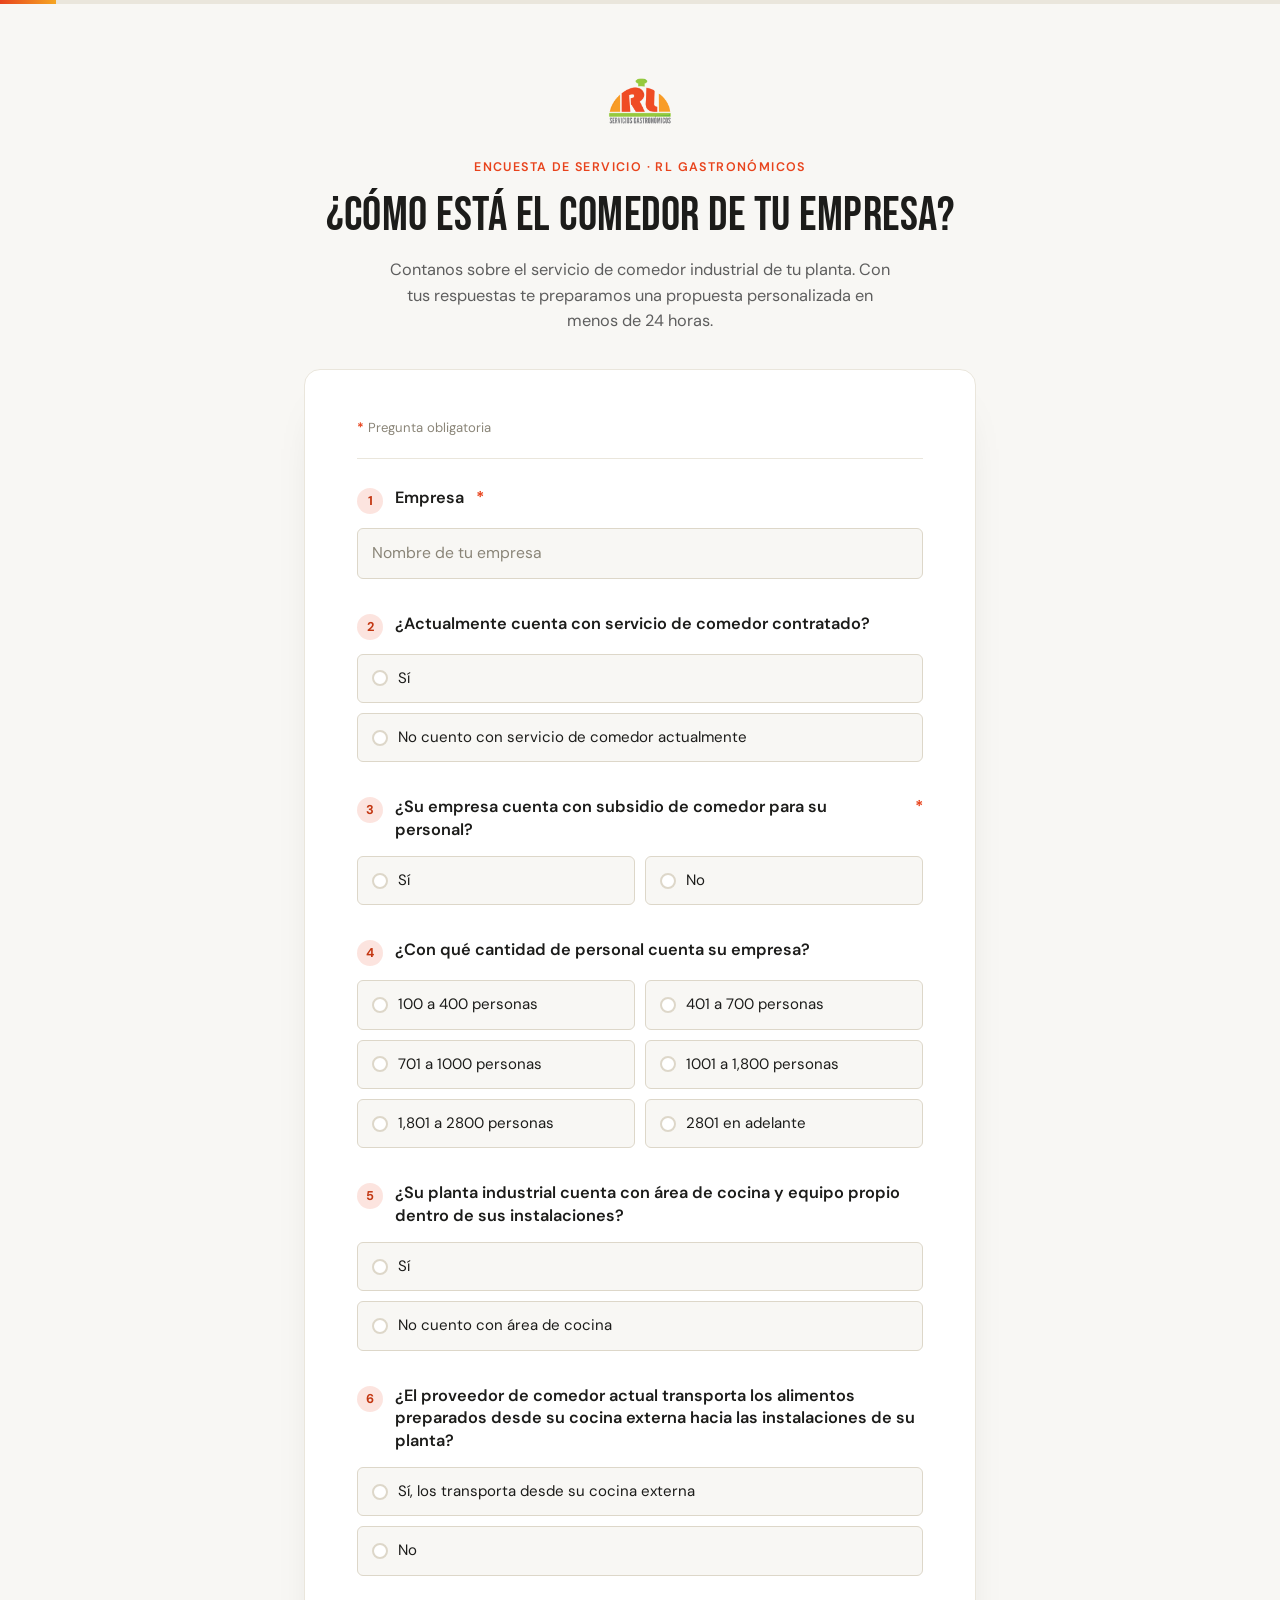
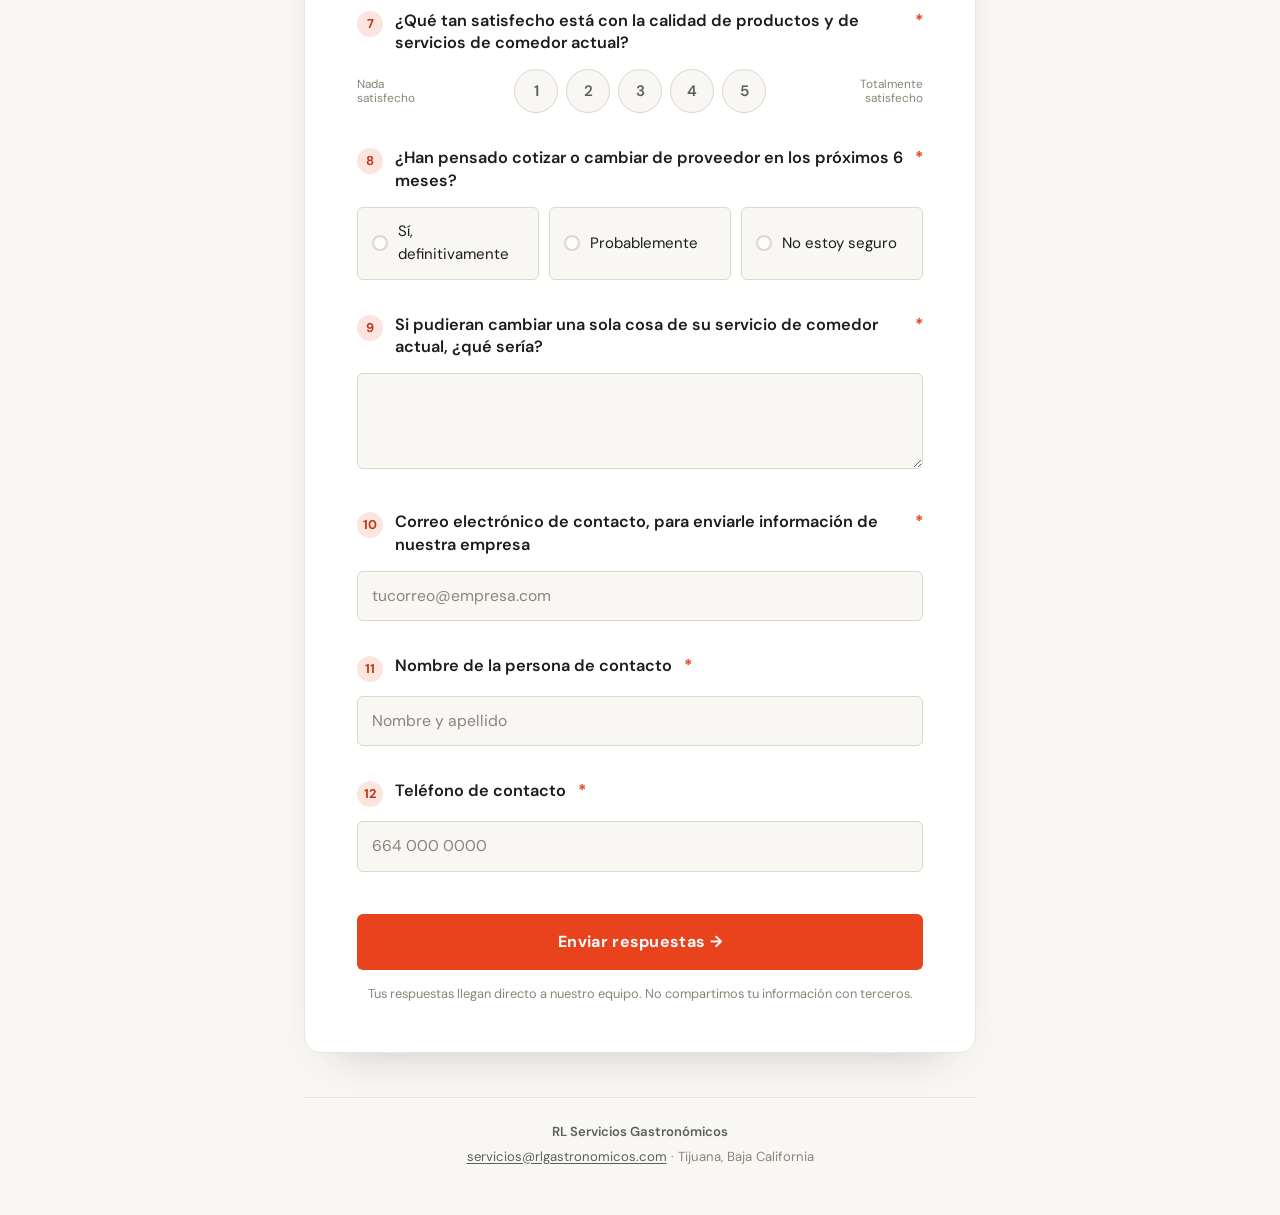
==== encuesta.html @ d2ff6ed1 "Add files via upload" ====
<!DOCTYPE html>
<html lang="es">
<head>
<meta charset="UTF-8">
<meta name="viewport" content="width=device-width, initial-scale=1.0">
<title>Encuesta RL Gastronómicos</title>
<meta name="description" content="Formulario de encuesta sobre el servicio de comedor industrial, para empresas clientas de RL Gastronómicos en Tijuana.">
<link rel="preconnect" href="https://fonts.googleapis.com">
<link rel="preconnect" href="https://fonts.gstatic.com" crossorigin>
<link href="https://fonts.googleapis.com/css2?family=Bebas+Neue&family=DM+Sans:wght@400;500;600;700&display=swap" rel="stylesheet">
<style>
  /* ============ Tokens — extraídos de rlgastronomicos.com ============ */
  :root{
    --ink:#1c1c1a;
    --muted:#5e5e5e;
    --muted-2:#8a8578;
    --accent:#e8431c;
    --accent-dark:#c33712;
    --leaf:#7dc242;
    --leaf-dark:#5a9930;
    --amber:#f5a623;
    --bg:#f8f7f4;
    --paper:#ffffff;
    --line:#eae6dc;
    --line-strong:#ddd7c9;
    --focus-ring:rgba(232,67,28,0.35);
    --danger:#c0392b;
    --ok:#4f8a2e;
    --radius-s:6px;
    --radius-m:10px;
    --radius-l:16px;
    --maxw:720px;
  }
  /* Paleta única y fija (igual que rlgastronomicos.com): esta página no
     cambia con el modo oscuro del sistema, para que el color coincida
     siempre con el sitio real, sea cual sea el tema del visitante. */

  *{box-sizing:border-box;}
  html{color-scheme:light;}
  html{-webkit-text-size-adjust:100%;}
  body{
    margin:0;
    background:var(--bg);
    color:var(--ink);
    font-family:"DM Sans", "Segoe UI", Arial, sans-serif;
    line-height:1.55;
    -webkit-font-smoothing:antialiased;
  }
  img{max-width:100%;display:block;}
  h1,h2{font-family:"Bebas Neue", "Segoe UI", Arial, sans-serif; font-weight:400;}
  ::selection{background:var(--accent); color:#fff;}
  :focus-visible{outline:2px solid var(--accent); outline-offset:2px;}

  /* progress bar — refleja avance real dentro del formulario */
  .progress-track{
    position:fixed; top:0; left:0; right:0; height:4px;
    background:var(--line); z-index:100;
  }
  .progress-fill{
    height:100%; width:0%;
    background:linear-gradient(90deg, var(--accent), var(--amber));
    transition:width .15s ease-out;
  }

  .page{max-width:var(--maxw); margin:0 auto; padding:56px 20px 40px;}

  .intro{text-align:center; margin-bottom:36px;}
  .logo{width:76px; height:76px; margin:0 auto 18px; object-fit:contain;}
  .eyebrow{
    margin:0 0 14px; font-size:0.78rem; font-weight:600; letter-spacing:1.4px;
    text-transform:uppercase; color:var(--accent);
  }
  h1{
    margin:0 0 16px; font-size:clamp(2.1rem, 6vw, 3rem); line-height:1.04;
    letter-spacing:0.5px; color:var(--ink); text-wrap:balance;
  }
  .lead{
    margin:0 auto; max-width:46ch; color:var(--muted); font-size:1.02rem;
  }

  .card{
    background:var(--paper); border:1px solid var(--line); border-radius:var(--radius-l);
    padding:36px 30px; box-shadow:0 24px 48px -32px rgba(28,28,26,0.28);
  }
  @media (min-width:640px){
    .card{padding:48px 52px;}
    .page{padding:64px 24px 48px;}
  }
  .required-note{
    margin:0 0 28px; font-size:0.82rem; color:var(--muted-2);
    padding-bottom:20px; border-bottom:1px solid var(--line);
  }
  .req{color:var(--accent); font-weight:700;}

  .q{margin:0 0 34px; padding:0; border:0;}
  .qlabel{
    display:flex; align-items:flex-start; gap:12px; margin:0 0 14px; padding:0;
    font-size:1.02rem; font-weight:600; color:var(--ink); line-height:1.4;
  }
  .qnum{
    flex:none; width:26px; height:26px; border-radius:50%;
    background:color-mix(in srgb, var(--accent) 14%, transparent);
    color:var(--accent-dark); font-size:0.8rem; font-weight:700;
    display:flex; align-items:center; justify-content:center;
    font-variant-numeric:tabular-nums; margin-top:1px;
  }

  input[type="text"], input[type="email"], input[type="tel"], textarea{
    width:100%; font:inherit; font-size:0.98rem; color:var(--ink);
    background:var(--bg); border:1px solid var(--line-strong); border-radius:var(--radius-s);
    padding:12px 14px; appearance:none; -webkit-appearance:none;
  }
  input[type="text"]:focus, input[type="email"]:focus, input[type="tel"]:focus, textarea:focus{
    outline:none; border-color:var(--accent); background:var(--paper);
    box-shadow:0 0 0 4px var(--focus-ring);
  }
  textarea{resize:vertical; min-height:96px; font-family:inherit;}
  ::placeholder{color:var(--muted-2); opacity:1;}

  /* pills */
  .pills{display:flex; flex-direction:column; gap:10px;}
  .pills.grid-2{display:grid; grid-template-columns:1fr 1fr; gap:10px;}
  .pills.grid-3{display:grid; grid-template-columns:repeat(3,1fr); gap:10px;}
  .pill{
    position:relative; display:flex; align-items:center; gap:10px;
    padding:12px 14px; border:1px solid var(--line-strong); border-radius:var(--radius-s);
    background:var(--bg); cursor:pointer; font-size:0.94rem; color:var(--ink);
    transition:border-color .12s ease, background .12s ease;
  }
  .pill:hover{border-color:var(--accent);}
  .pill input{position:absolute; opacity:0; inset:0; width:100%; height:100%; margin:0; cursor:pointer;}
  .pill .dot{
    flex:none; width:16px; height:16px; border-radius:50%; border:2px solid var(--line-strong);
    background:var(--paper); position:relative;
  }
  .pill input:checked ~ .dot{border-color:var(--accent);}
  .pill input:checked ~ .dot::after{
    content:""; position:absolute; inset:3px; border-radius:50%; background:var(--accent);
  }
  .pill input:checked ~ span.txt{color:var(--ink); font-weight:600;}
  .pill:has(input:checked){border-color:var(--accent); background:color-mix(in srgb, var(--accent) 6%, var(--bg));}
  .pill input:focus-visible ~ .dot{outline:2px solid var(--accent); outline-offset:2px;}

  /* satisfaction scale */
  .scale{display:flex; align-items:center; gap:10px;}
  .scale-end{flex:none; width:78px; font-size:0.74rem; color:var(--muted-2); line-height:1.25;}
  .scale-end.right{text-align:right;}
  .scale-opts{display:flex; gap:8px; flex:1; justify-content:center;}
  .scale-opt{
    position:relative; width:44px; height:44px; border-radius:50%;
    border:1px solid var(--line-strong); background:var(--bg);
    display:flex; align-items:center; justify-content:center;
    font-size:0.95rem; font-weight:600; color:var(--muted); cursor:pointer;
    font-variant-numeric:tabular-nums;
  }
  .scale-opt input{position:absolute; opacity:0; inset:0; width:100%; height:100%; margin:0; cursor:pointer;}
  .scale-opt:has(input:checked){
    border-color:var(--accent); background:var(--accent); color:#fff;
  }
  .scale-opt input:focus-visible{outline:2px solid var(--accent); outline-offset:3px;}

  button[type="submit"]{
    width:100%; margin-top:8px; padding:16px; border:0; border-radius:var(--radius-s);
    background:var(--accent); color:#fff; font:inherit; font-size:1rem; font-weight:700;
    letter-spacing:0.3px; cursor:pointer; transition:background .12s ease;
  }
  button[type="submit"]:hover{background:var(--accent-dark);}
  button[type="submit"]:disabled{opacity:0.6; cursor:not-allowed;}
  .form-note{margin:14px 0 0; text-align:center; font-size:0.8rem; color:var(--muted-2);}

  .honey{position:absolute !important; left:-9999px !important; top:-9999px !important; height:0; width:0;}

  #formSuccess, #formError{
    border-radius:var(--radius-l); padding:30px; text-align:center; font-size:0.98rem;
  }
  #formSuccess{background:color-mix(in srgb, var(--leaf) 14%, var(--paper)); border:1px solid var(--leaf); color:var(--ok);}
  #formSuccess strong{display:block; font-size:1.15rem; margin-bottom:6px; color:var(--ink);}
  #formError{background:color-mix(in srgb, var(--danger) 10%, var(--paper)); border:1px solid var(--danger); color:var(--danger); margin-top:16px;}

  footer{
    max-width:var(--maxw); margin:44px auto 0; padding:24px 20px 0;
    border-top:1px solid var(--line); text-align:center;
    color:var(--muted-2); font-size:0.82rem;
  }
  footer .fname{color:var(--muted); font-weight:600; margin-bottom:4px;}
  footer a{color:var(--muted); text-decoration:underline; text-underline-offset:2px;}

  @media (max-width:520px){
    .card{padding:26px 18px;}
    .pills.grid-2, .pills.grid-3{grid-template-columns:1fr;}
    .scale-end{width:56px;}
    .scale-opt{width:38px; height:38px; font-size:0.85rem;}
  }

  @media (prefers-reduced-motion:reduce){
    .progress-fill, .pill, button{transition:none;}
    html{scroll-behavior:auto;}
  }
</style>
</head>
<body>

<div class="progress-track"><div class="progress-fill" id="progressFill"></div></div>

<main class="page">

  <header class="intro">
    <img class="logo" src="[data-uri]" alt="RL Servicios Gastronómicos">
    <p class="eyebrow">Encuesta de servicio · RL Gastronómicos</p>
    <h1>¿Cómo está el comedor de tu empresa?</h1>
    <p class="lead">Contanos sobre el servicio de comedor industrial de tu planta. Con tus respuestas te preparamos una propuesta personalizada en menos de 24 horas.</p>
  </header>

  <form id="surveyForm" class="card" action="https://formsubmit.co/servicios@rlgastronomicos.com" method="POST" novalidate>

    <!-- Configuración de envío (FormSubmit) -->
    <input type="hidden" name="_subject" value="Nueva respuesta – Encuesta RL Gastronómicos">
    <input type="hidden" name="_template" value="table">
    <input type="hidden" name="_captcha" value="false">
    <input type="text" name="_honey" class="honey" tabindex="-1" autocomplete="off" aria-hidden="true">

    <p class="required-note"><span class="req">*</span> Pregunta obligatoria</p>

    <div class="q">
      <label class="qlabel" for="empresa"><span class="qnum">1</span>Empresa <span class="req">*</span></label>
      <input type="text" id="empresa" name="Empresa" placeholder="Nombre de tu empresa" required>
    </div>

    <fieldset class="q">
      <legend class="qlabel"><span class="qnum">2</span>¿Actualmente cuenta con servicio de comedor contratado?</legend>
      <div class="pills">
        <label class="pill"><input type="radio" name="Servicio de comedor contratado actualmente" value="Sí"><span class="dot"></span><span class="txt">Sí</span></label>
        <label class="pill"><input type="radio" name="Servicio de comedor contratado actualmente" value="No cuento con servicio de comedor actualmente"><span class="dot"></span><span class="txt">No cuento con servicio de comedor actualmente</span></label>
      </div>
    </fieldset>

    <fieldset class="q">
      <legend class="qlabel"><span class="qnum">3</span>¿Su empresa cuenta con subsidio de comedor para su personal? <span class="req">*</span></legend>
      <div class="pills grid-2">
        <label class="pill"><input type="radio" name="Cuenta con subsidio de comedor" value="Sí" required><span class="dot"></span><span class="txt">Sí</span></label>
        <label class="pill"><input type="radio" name="Cuenta con subsidio de comedor" value="No"><span class="dot"></span><span class="txt">No</span></label>
      </div>
    </fieldset>

    <fieldset class="q">
      <legend class="qlabel"><span class="qnum">4</span>¿Con qué cantidad de personal cuenta su empresa?</legend>
      <div class="pills grid-2">
        <label class="pill"><input type="radio" name="Cantidad de personal" value="a) 100 a 400 personas"><span class="dot"></span><span class="txt">100 a 400 personas</span></label>
        <label class="pill"><input type="radio" name="Cantidad de personal" value="b) 401 a 700 personas"><span class="dot"></span><span class="txt">401 a 700 personas</span></label>
        <label class="pill"><input type="radio" name="Cantidad de personal" value="c) 701 a 1000 personas"><span class="dot"></span><span class="txt">701 a 1000 personas</span></label>
        <label class="pill"><input type="radio" name="Cantidad de personal" value="d) 1001 a 1,800 personas"><span class="dot"></span><span class="txt">1001 a 1,800 personas</span></label>
        <label class="pill"><input type="radio" name="Cantidad de personal" value="e) 1,801 a 2800 personas"><span class="dot"></span><span class="txt">1,801 a 2800 personas</span></label>
        <label class="pill"><input type="radio" name="Cantidad de personal" value="f) 2801 en adelante"><span class="dot"></span><span class="txt">2801 en adelante</span></label>
      </div>
    </fieldset>

    <fieldset class="q">
      <legend class="qlabel"><span class="qnum">5</span>¿Su planta industrial cuenta con área de cocina y equipo propio dentro de sus instalaciones?</legend>
      <div class="pills">
        <label class="pill"><input type="radio" name="Cuenta con área de cocina propia" value="Sí"><span class="dot"></span><span class="txt">Sí</span></label>
        <label class="pill"><input type="radio" name="Cuenta con área de cocina propia" value="No cuento con área de cocina"><span class="dot"></span><span class="txt">No cuento con área de cocina</span></label>
      </div>
    </fieldset>

    <fieldset class="q">
      <legend class="qlabel"><span class="qnum">6</span>¿El proveedor de comedor actual transporta los alimentos preparados desde su cocina externa hacia las instalaciones de su planta?</legend>
      <div class="pills">
        <label class="pill"><input type="radio" name="Proveedor transporta desde cocina externa" value="Sí, los transporta desde su cocina externa"><span class="dot"></span><span class="txt">Sí, los transporta desde su cocina externa</span></label>
        <label class="pill"><input type="radio" name="Proveedor transporta desde cocina externa" value="No"><span class="dot"></span><span class="txt">No</span></label>
      </div>
    </fieldset>

    <fieldset class="q">
      <legend class="qlabel"><span class="qnum">7</span>¿Qué tan satisfecho está con la calidad de productos y de servicios de comedor actual? <span class="req">*</span></legend>
      <div class="scale">
        <span class="scale-end">Nada satisfecho</span>
        <div class="scale-opts">
          <label class="scale-opt"><input type="radio" name="Satisfacción con servicio actual (1-5)" value="1" required>1</label>
          <label class="scale-opt"><input type="radio" name="Satisfacción con servicio actual (1-5)" value="2">2</label>
          <label class="scale-opt"><input type="radio" name="Satisfacción con servicio actual (1-5)" value="3">3</label>
          <label class="scale-opt"><input type="radio" name="Satisfacción con servicio actual (1-5)" value="4">4</label>
          <label class="scale-opt"><input type="radio" name="Satisfacción con servicio actual (1-5)" value="5">5</label>
        </div>
        <span class="scale-end right">Totalmente satisfecho</span>
      </div>
    </fieldset>

    <fieldset class="q">
      <legend class="qlabel"><span class="qnum">8</span>¿Han pensado cotizar o cambiar de proveedor en los próximos 6 meses? <span class="req">*</span></legend>
      <div class="pills grid-3">
        <label class="pill"><input type="radio" name="Piensan cotizar o cambiar de proveedor" value="Sí, definitivamente" required><span class="dot"></span><span class="txt">Sí, definitivamente</span></label>
        <label class="pill"><input type="radio" name="Piensan cotizar o cambiar de proveedor" value="Probablemente"><span class="dot"></span><span class="txt">Probablemente</span></label>
        <label class="pill"><input type="radio" name="Piensan cotizar o cambiar de proveedor" value="No estoy seguro"><span class="dot"></span><span class="txt">No estoy seguro</span></label>
      </div>
    </fieldset>

    <div class="q">
      <label class="qlabel" for="cambio"><span class="qnum">9</span>Si pudieran cambiar una sola cosa de su servicio de comedor actual, ¿qué sería? <span class="req">*</span></label>
      <textarea id="cambio" name="Qué cambiarían de su servicio actual" required></textarea>
    </div>

    <div class="q">
      <label class="qlabel" for="correo"><span class="qnum">10</span>Correo electrónico de contacto, para enviarle información de nuestra empresa <span class="req">*</span></label>
      <input type="email" id="correo" name="Correo electrónico de contacto" placeholder="tucorreo@empresa.com" required>
    </div>

    <div class="q">
      <label class="qlabel" for="nombreContacto"><span class="qnum">11</span>Nombre de la persona de contacto <span class="req">*</span></label>
      <input type="text" id="nombreContacto" name="Nombre de contacto" placeholder="Nombre y apellido" required>
    </div>

    <div class="q">
      <label class="qlabel" for="telefonoContacto"><span class="qnum">12</span>Teléfono de contacto <span class="req">*</span></label>
      <input type="tel" id="telefonoContacto" name="Teléfono de contacto" placeholder="664 000 0000" required>
    </div>

    <button type="submit" id="submitBtn">Enviar respuestas →</button>
    <p class="form-note">Tus respuestas llegan directo a nuestro equipo. No compartimos tu información con terceros.</p>
  </form>

  <div id="formSuccess" hidden>
    <strong>¡Gracias! Recibimos tus respuestas.</strong>
    Nos pondremos en contacto con vos a la brevedad.
  </div>
  <div id="formError" hidden>
    No pudimos enviar el formulario. Probá de nuevo o escribinos a
    <a href="mailto:servicios@rlgastronomicos.com">servicios@rlgastronomicos.com</a>.
  </div>

  <footer>
    <div class="fname">RL Servicios Gastronómicos</div>
    <div><a href="mailto:servicios@rlgastronomicos.com">servicios@rlgastronomicos.com</a> · Tijuana, Baja California</div>
  </footer>

</main>

<script>
  // Barra de progreso: avance real de scroll dentro del formulario
  const form = document.getElementById('surveyForm');
  const progressFill = document.getElementById('progressFill');

  function updateProgress(){
    const rect = form.getBoundingClientRect();
    const total = rect.height - window.innerHeight * 0.5;
    const seen = Math.min(Math.max(window.innerHeight * 0.5 - rect.top, 0), total);
    const pct = total > 0 ? Math.min(100, Math.max(0, (seen / total) * 100)) : 0;
    progressFill.style.width = pct + '%';
  }
  document.addEventListener('scroll', updateProgress, {passive:true});
  window.addEventListener('resize', updateProgress);
  updateProgress();

  // Envío por AJAX a FormSubmit, sin salir de la página
  const successBox = document.getElementById('formSuccess');
  const errorBox = document.getElementById('formError');
  const submitBtn = document.getElementById('submitBtn');

  form.addEventListener('submit', async (e) => {
    e.preventDefault();
    errorBox.hidden = true;
    submitBtn.disabled = true;
    submitBtn.textContent = 'Enviando...';

    try {
      const formData = new FormData(form);
      const response = await fetch(form.action, {
        method: 'POST',
        body: formData,
        headers: { 'Accept': 'application/json' }
      });

      if (response.ok) {
        form.hidden = true;
        successBox.hidden = false;
        successBox.scrollIntoView({ behavior: 'smooth', block: 'center' });
      } else {
        throw new Error('Respuesta no OK');
      }
    } catch (err) {
      errorBox.hidden = false;
      submitBtn.disabled = false;
      submitBtn.textContent = 'Enviar respuestas →';
    }
  });
</script>

</body>
</html>
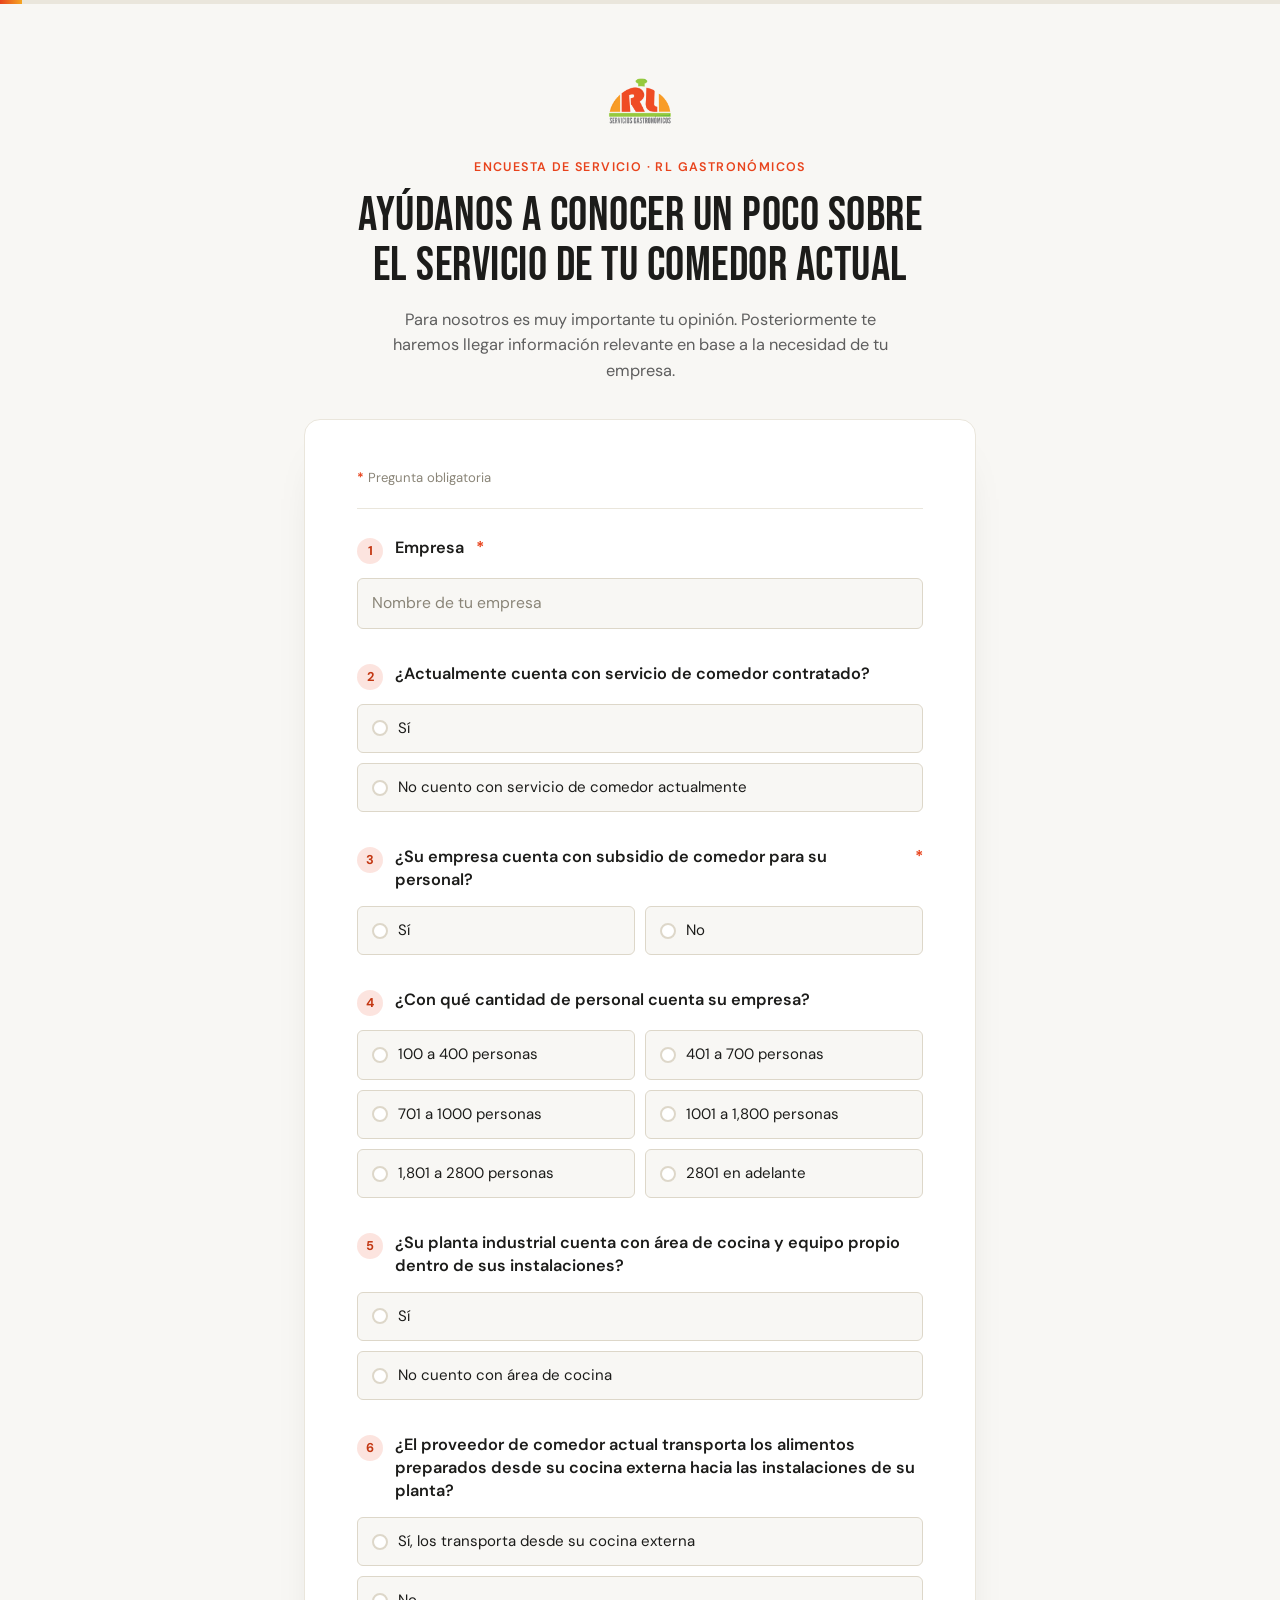
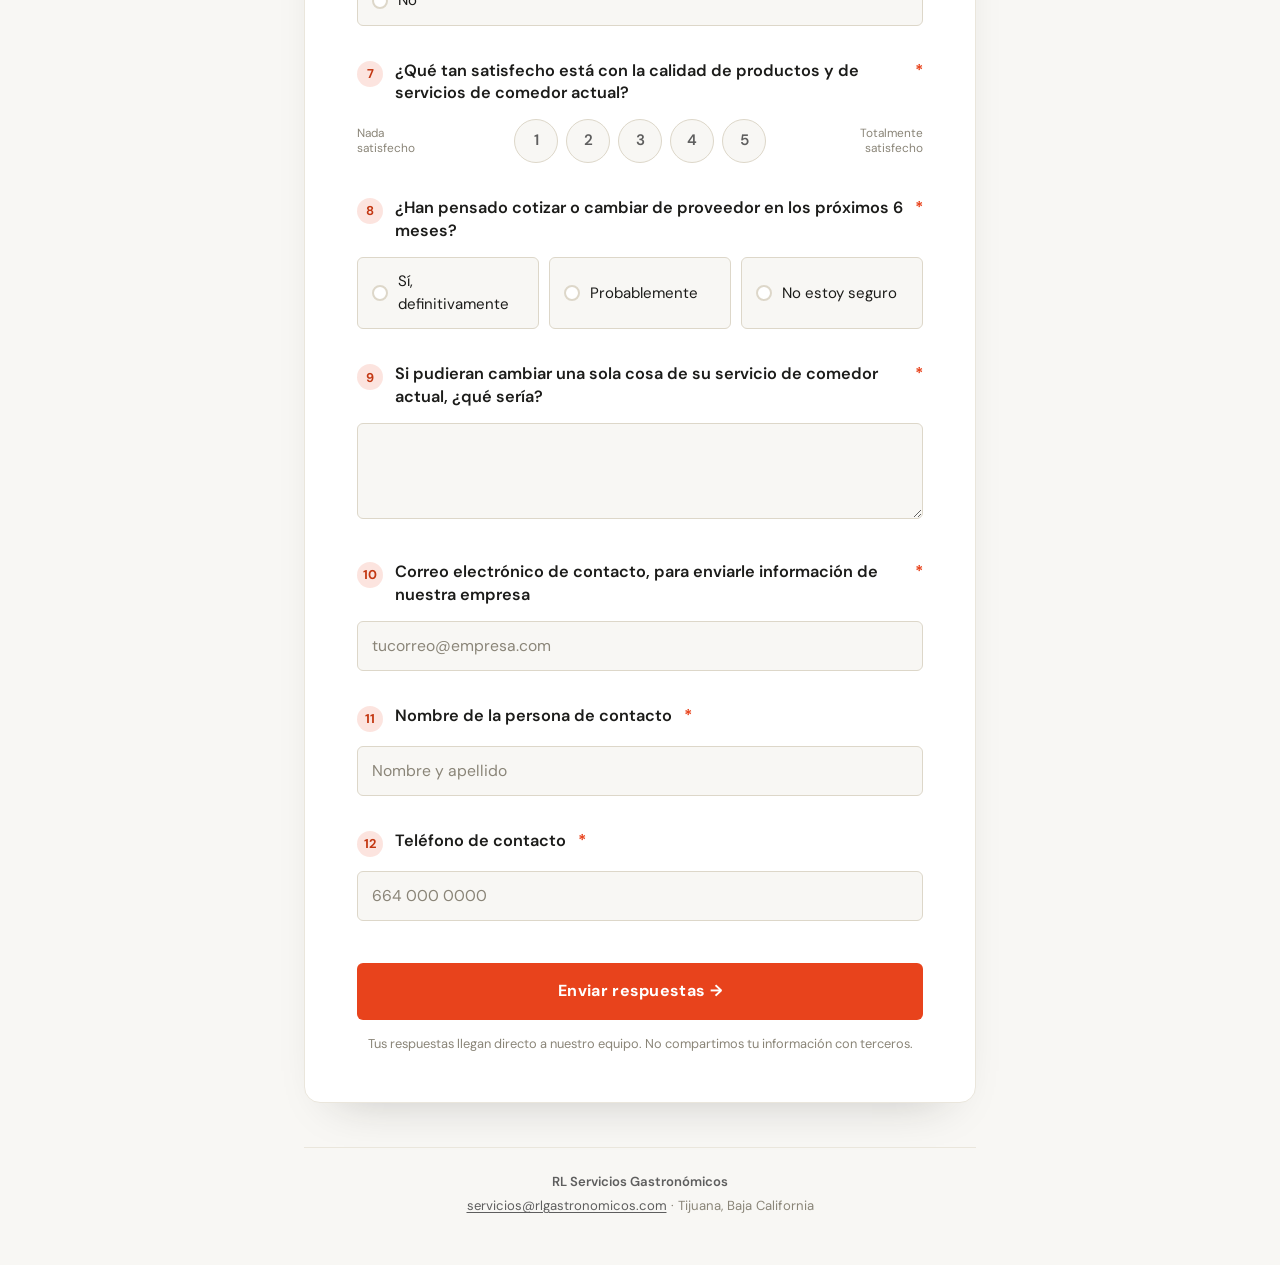
==== commit a0da060d: "Update encuesta.html" ====
--- a/encuesta.html
+++ b/encuesta.html
@@ -207,8 +207,8 @@
   <header class="intro">
     <img class="logo" src="[data-uri]" alt="RL Servicios Gastronómicos">
     <p class="eyebrow">Encuesta de servicio · RL Gastronómicos</p>
-    <h1>¿Cómo está el comedor de tu empresa?</h1>
-    <p class="lead">Contanos sobre el servicio de comedor industrial de tu planta. Con tus respuestas te preparamos una propuesta personalizada en menos de 24 horas.</p>
+    <h1>AYÚDANOS A CONOCER UN POCO SOBRE EL SERVICIO DE  TU COMEDOR ACTUAL</h1>
+    <p class="lead">Para nosotros es muy importante tu opinión. Posteriormente te haremos llegar información relevante en base a la necesidad de tu empresa.</p>
   </header>
 
   <form id="surveyForm" class="card" action="https://formsubmit.co/servicios@rlgastronomicos.com" method="POST" novalidate>
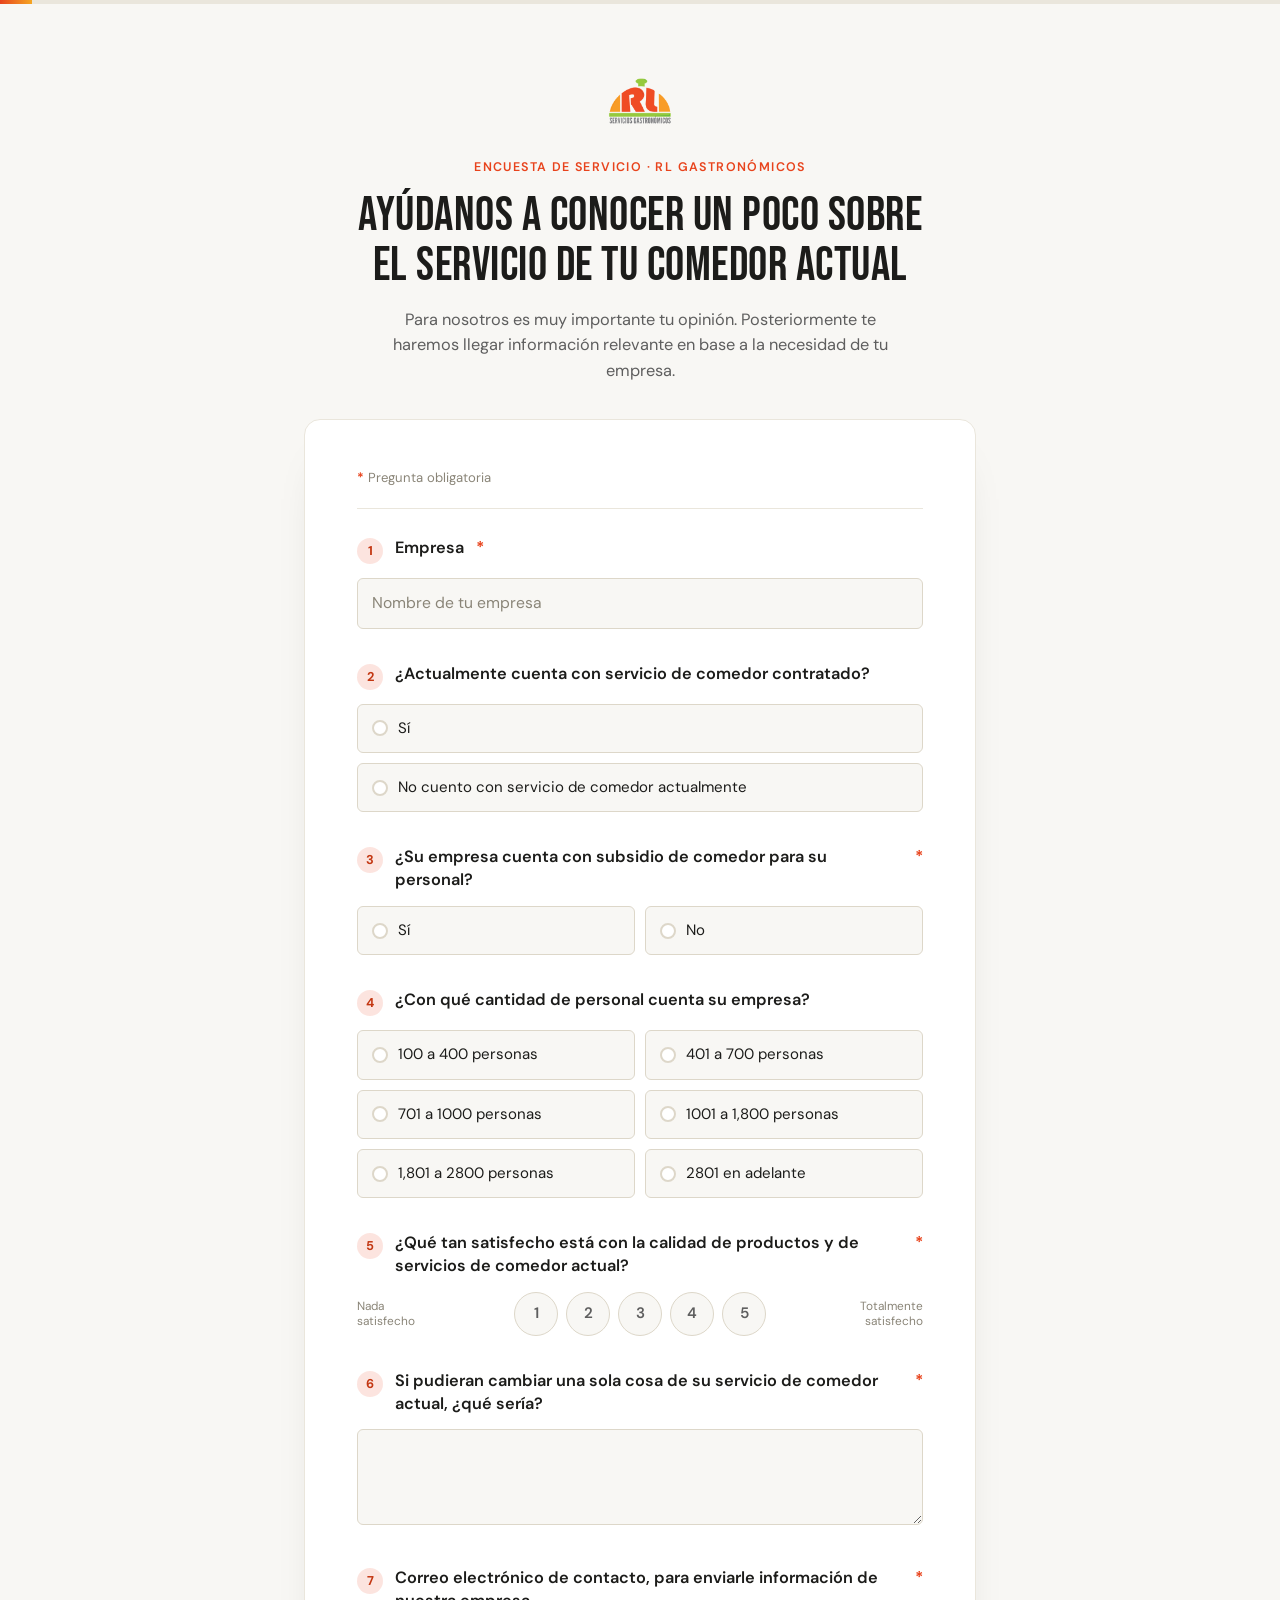
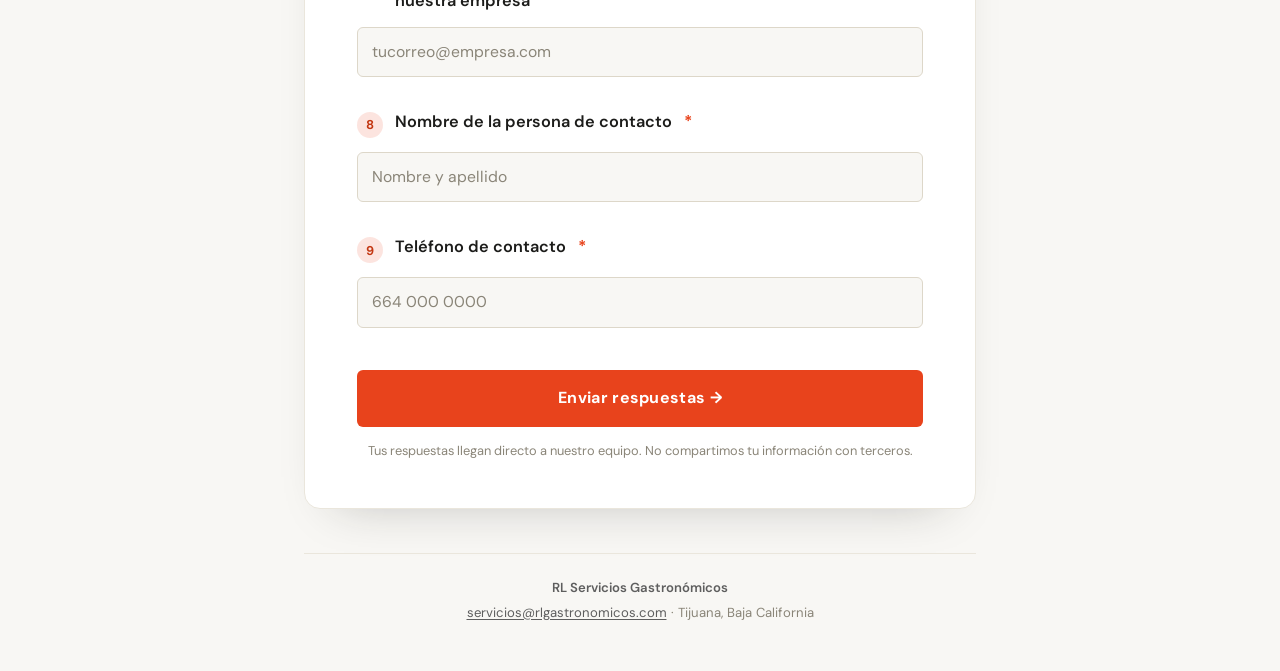
==== commit 944135cd: "Add files via upload" ====
--- a/encuesta.html
+++ b/encuesta.html
@@ -177,6 +177,19 @@
   #formSuccess strong{display:block; font-size:1.15rem; margin-bottom:6px; color:var(--ink);}
   #formError{background:color-mix(in srgb, var(--danger) 10%, var(--paper)); border:1px solid var(--danger); color:var(--danger); margin-top:16px;}
 
+  .notice{
+    max-width:var(--maxw); margin:0 auto 20px; padding:16px 20px; border-radius:var(--radius-m);
+    background:color-mix(in srgb, var(--amber) 16%, var(--paper)); border:1px solid var(--amber);
+    color:#6b4f10; font-size:0.9rem; text-align:center; line-height:1.5;
+  }
+  .notice strong{display:block; color:var(--ink); margin-bottom:2px;}
+  .notice button{
+    display:inline-block; margin-top:10px; padding:9px 18px; border:1px solid var(--ink);
+    border-radius:var(--radius-s); background:transparent; color:var(--ink); font:inherit;
+    font-weight:600; font-size:0.86rem; cursor:pointer;
+  }
+  .notice button:hover{background:var(--ink); color:var(--paper);}
+
   footer{
     max-width:var(--maxw); margin:44px auto 0; padding:24px 20px 0;
     border-top:1px solid var(--line); text-align:center;
@@ -207,9 +220,15 @@
   <header class="intro">
     <img class="logo" src="[data-uri]" alt="RL Servicios Gastronómicos">
     <p class="eyebrow">Encuesta de servicio · RL Gastronómicos</p>
-    <h1>AYÚDANOS A CONOCER UN POCO SOBRE EL SERVICIO DE  TU COMEDOR ACTUAL</h1>
+    <h1>AYÚDANOS A CONOCER UN POCO SOBRE EL SERVICIO DE TU COMEDOR ACTUAL</h1>
     <p class="lead">Para nosotros es muy importante tu opinión. Posteriormente te haremos llegar información relevante en base a la necesidad de tu empresa.</p>
   </header>
+
+  <div id="pendingNotice" class="notice" hidden>
+    <strong>Tenés una respuesta sin enviar.</strong>
+    Se guardó en este dispositivo por una falla de conexión. La reintentamos apenas vuelva la señal, o probá ahora.
+    <button type="button" id="pendingRetryBtn">Reintentar envío</button>
+  </div>
 
   <form id="surveyForm" class="card" action="https://formsubmit.co/servicios@rlgastronomicos.com" method="POST" novalidate>
 
@@ -255,23 +274,7 @@
     </fieldset>
 
     <fieldset class="q">
-      <legend class="qlabel"><span class="qnum">5</span>¿Su planta industrial cuenta con área de cocina y equipo propio dentro de sus instalaciones?</legend>
-      <div class="pills">
-        <label class="pill"><input type="radio" name="Cuenta con área de cocina propia" value="Sí"><span class="dot"></span><span class="txt">Sí</span></label>
-        <label class="pill"><input type="radio" name="Cuenta con área de cocina propia" value="No cuento con área de cocina"><span class="dot"></span><span class="txt">No cuento con área de cocina</span></label>
-      </div>
-    </fieldset>
-
-    <fieldset class="q">
-      <legend class="qlabel"><span class="qnum">6</span>¿El proveedor de comedor actual transporta los alimentos preparados desde su cocina externa hacia las instalaciones de su planta?</legend>
-      <div class="pills">
-        <label class="pill"><input type="radio" name="Proveedor transporta desde cocina externa" value="Sí, los transporta desde su cocina externa"><span class="dot"></span><span class="txt">Sí, los transporta desde su cocina externa</span></label>
-        <label class="pill"><input type="radio" name="Proveedor transporta desde cocina externa" value="No"><span class="dot"></span><span class="txt">No</span></label>
-      </div>
-    </fieldset>
-
-    <fieldset class="q">
-      <legend class="qlabel"><span class="qnum">7</span>¿Qué tan satisfecho está con la calidad de productos y de servicios de comedor actual? <span class="req">*</span></legend>
+      <legend class="qlabel"><span class="qnum">5</span>¿Qué tan satisfecho está con la calidad de productos y de servicios de comedor actual? <span class="req">*</span></legend>
       <div class="scale">
         <span class="scale-end">Nada satisfecho</span>
         <div class="scale-opts">
@@ -285,32 +288,23 @@
       </div>
     </fieldset>
 
-    <fieldset class="q">
-      <legend class="qlabel"><span class="qnum">8</span>¿Han pensado cotizar o cambiar de proveedor en los próximos 6 meses? <span class="req">*</span></legend>
-      <div class="pills grid-3">
-        <label class="pill"><input type="radio" name="Piensan cotizar o cambiar de proveedor" value="Sí, definitivamente" required><span class="dot"></span><span class="txt">Sí, definitivamente</span></label>
-        <label class="pill"><input type="radio" name="Piensan cotizar o cambiar de proveedor" value="Probablemente"><span class="dot"></span><span class="txt">Probablemente</span></label>
-        <label class="pill"><input type="radio" name="Piensan cotizar o cambiar de proveedor" value="No estoy seguro"><span class="dot"></span><span class="txt">No estoy seguro</span></label>
-      </div>
-    </fieldset>
-
     <div class="q">
-      <label class="qlabel" for="cambio"><span class="qnum">9</span>Si pudieran cambiar una sola cosa de su servicio de comedor actual, ¿qué sería? <span class="req">*</span></label>
+      <label class="qlabel" for="cambio"><span class="qnum">6</span>Si pudieran cambiar una sola cosa de su servicio de comedor actual, ¿qué sería? <span class="req">*</span></label>
       <textarea id="cambio" name="Qué cambiarían de su servicio actual" required></textarea>
     </div>
 
     <div class="q">
-      <label class="qlabel" for="correo"><span class="qnum">10</span>Correo electrónico de contacto, para enviarle información de nuestra empresa <span class="req">*</span></label>
+      <label class="qlabel" for="correo"><span class="qnum">7</span>Correo electrónico de contacto, para enviarle información de nuestra empresa <span class="req">*</span></label>
       <input type="email" id="correo" name="Correo electrónico de contacto" placeholder="tucorreo@empresa.com" required>
     </div>
 
     <div class="q">
-      <label class="qlabel" for="nombreContacto"><span class="qnum">11</span>Nombre de la persona de contacto <span class="req">*</span></label>
+      <label class="qlabel" for="nombreContacto"><span class="qnum">8</span>Nombre de la persona de contacto <span class="req">*</span></label>
       <input type="text" id="nombreContacto" name="Nombre de contacto" placeholder="Nombre y apellido" required>
     </div>
 
     <div class="q">
-      <label class="qlabel" for="telefonoContacto"><span class="qnum">12</span>Teléfono de contacto <span class="req">*</span></label>
+      <label class="qlabel" for="telefonoContacto"><span class="qnum">9</span>Teléfono de contacto <span class="req">*</span></label>
       <input type="tel" id="telefonoContacto" name="Teléfono de contacto" placeholder="664 000 0000" required>
     </div>
 
@@ -323,8 +317,8 @@
     Nos pondremos en contacto con vos a la brevedad.
   </div>
   <div id="formError" hidden>
-    No pudimos enviar el formulario. Probá de nuevo o escribinos a
-    <a href="mailto:servicios@rlgastronomicos.com">servicios@rlgastronomicos.com</a>.
+    No pudimos enviar el formulario, parece un problema de conexión. Tus respuestas quedaron
+    guardadas en este dispositivo — las reintentamos solas apenas vuelva la señal, o probá el botón de nuevo.
   </div>
 
   <footer>
@@ -350,10 +344,83 @@
   window.addEventListener('resize', updateProgress);
   updateProgress();
 
-  // Envío por AJAX a FormSubmit, sin salir de la página
+  // ---------- Envío del formulario, con respaldo local si falla la conexión ----------
+
+  // URL de tu Google Apps Script (".../exec") — cada respuesta se agrega
+  // como fila nueva en la Google Sheet, además de llegar por correo.
+  const SHEETS_WEBAPP_URL = "https://script.google.com/macros/s/AKfycbxwLY1ofUv3qkj62rrF7DoXoQsd0u7XsNix9BYa0TPVM0fNVMrtJ9uf4xLbb3C7oo_KfQ/exec";
+
+  const DRAFT_KEY = 'rlEncuestaPendiente';
+
   const successBox = document.getElementById('formSuccess');
   const errorBox = document.getElementById('formError');
   const submitBtn = document.getElementById('submitBtn');
+  const pendingNotice = document.getElementById('pendingNotice');
+  const pendingRetryBtn = document.getElementById('pendingRetryBtn');
+
+  function formDataToObject(fd){
+    const obj = {};
+    for (const [key, value] of fd.entries()) obj[key] = value;
+    return obj;
+  }
+  function objectToFormData(obj){
+    const fd = new FormData();
+    Object.keys(obj).forEach(k => fd.append(k, obj[k]));
+    return fd;
+  }
+  function saveDraft(fd){ try { localStorage.setItem(DRAFT_KEY, JSON.stringify(formDataToObject(fd))); } catch(e){} }
+  function clearDraft(){ try { localStorage.removeItem(DRAFT_KEY); } catch(e){} }
+  function loadDraft(){
+    try { const raw = localStorage.getItem(DRAFT_KEY); return raw ? JSON.parse(raw) : null; }
+    catch(e){ return null; }
+  }
+
+  // Manda a la Google Sheet (mejor esfuerzo, no bloquea) y al correo vía FormSubmit.
+  function sendAll(fd){
+    if (SHEETS_WEBAPP_URL && !SHEETS_WEBAPP_URL.includes('PEGA_AQUI')) {
+      fetch(SHEETS_WEBAPP_URL, { method: 'POST', mode: 'no-cors', body: fd }).catch(() => {});
+    }
+    return fetch(form.action, {
+      method: 'POST',
+      body: fd,
+      headers: { 'Accept': 'application/json' }
+    }).then(res => { if (!res.ok) throw new Error('Respuesta no OK'); });
+  }
+
+  let retryingOnline = false;
+  function attemptFromDraft(onDone){
+    const draft = loadDraft();
+    if (!draft || retryingOnline) return;
+    retryingOnline = true;
+    sendAll(objectToFormData(draft))
+      .then(() => { clearDraft(); pendingNotice.hidden = true; if (onDone) onDone(true); })
+      .catch(() => { if (onDone) onDone(false); })
+      .finally(() => { retryingOnline = false; });
+  }
+
+  // Si quedó una respuesta sin enviar de una visita anterior (se cerró la
+  // página sin señal), avisamos y la mandamos apenas se pueda.
+  if (loadDraft()) pendingNotice.hidden = false;
+
+  pendingRetryBtn.addEventListener('click', () => {
+    pendingRetryBtn.disabled = true;
+    pendingRetryBtn.textContent = 'Reintentando...';
+    attemptFromDraft((ok) => {
+      pendingRetryBtn.disabled = false;
+      pendingRetryBtn.textContent = 'Reintentar envío';
+      if (ok) {
+        form.hidden = true;
+        successBox.hidden = false;
+        successBox.scrollIntoView({ behavior: 'smooth', block: 'center' });
+      }
+    });
+  });
+
+  // Si vuelve la conexión sola (wifi intermitente en planta, por ejemplo),
+  // reintenta sin que nadie tenga que volver a tocar nada.
+  window.addEventListener('online', () => attemptFromDraft((ok) => {
+    if (ok) { form.hidden = true; successBox.hidden = false; }
+  }));
 
   form.addEventListener('submit', async (e) => {
     e.preventDefault();
@@ -361,21 +428,16 @@
     submitBtn.disabled = true;
     submitBtn.textContent = 'Enviando...';
 
+    const formData = new FormData(form);
+    saveDraft(formData); // respaldo local primero, por si se corta a mitad de camino
+
     try {
-      const formData = new FormData(form);
-      const response = await fetch(form.action, {
-        method: 'POST',
-        body: formData,
-        headers: { 'Accept': 'application/json' }
-      });
-
-      if (response.ok) {
-        form.hidden = true;
-        successBox.hidden = false;
-        successBox.scrollIntoView({ behavior: 'smooth', block: 'center' });
-      } else {
-        throw new Error('Respuesta no OK');
-      }
+      await sendAll(formData);
+      clearDraft();
+      pendingNotice.hidden = true;
+      form.hidden = true;
+      successBox.hidden = false;
+      successBox.scrollIntoView({ behavior: 'smooth', block: 'center' });
     } catch (err) {
       errorBox.hidden = false;
       submitBtn.disabled = false;
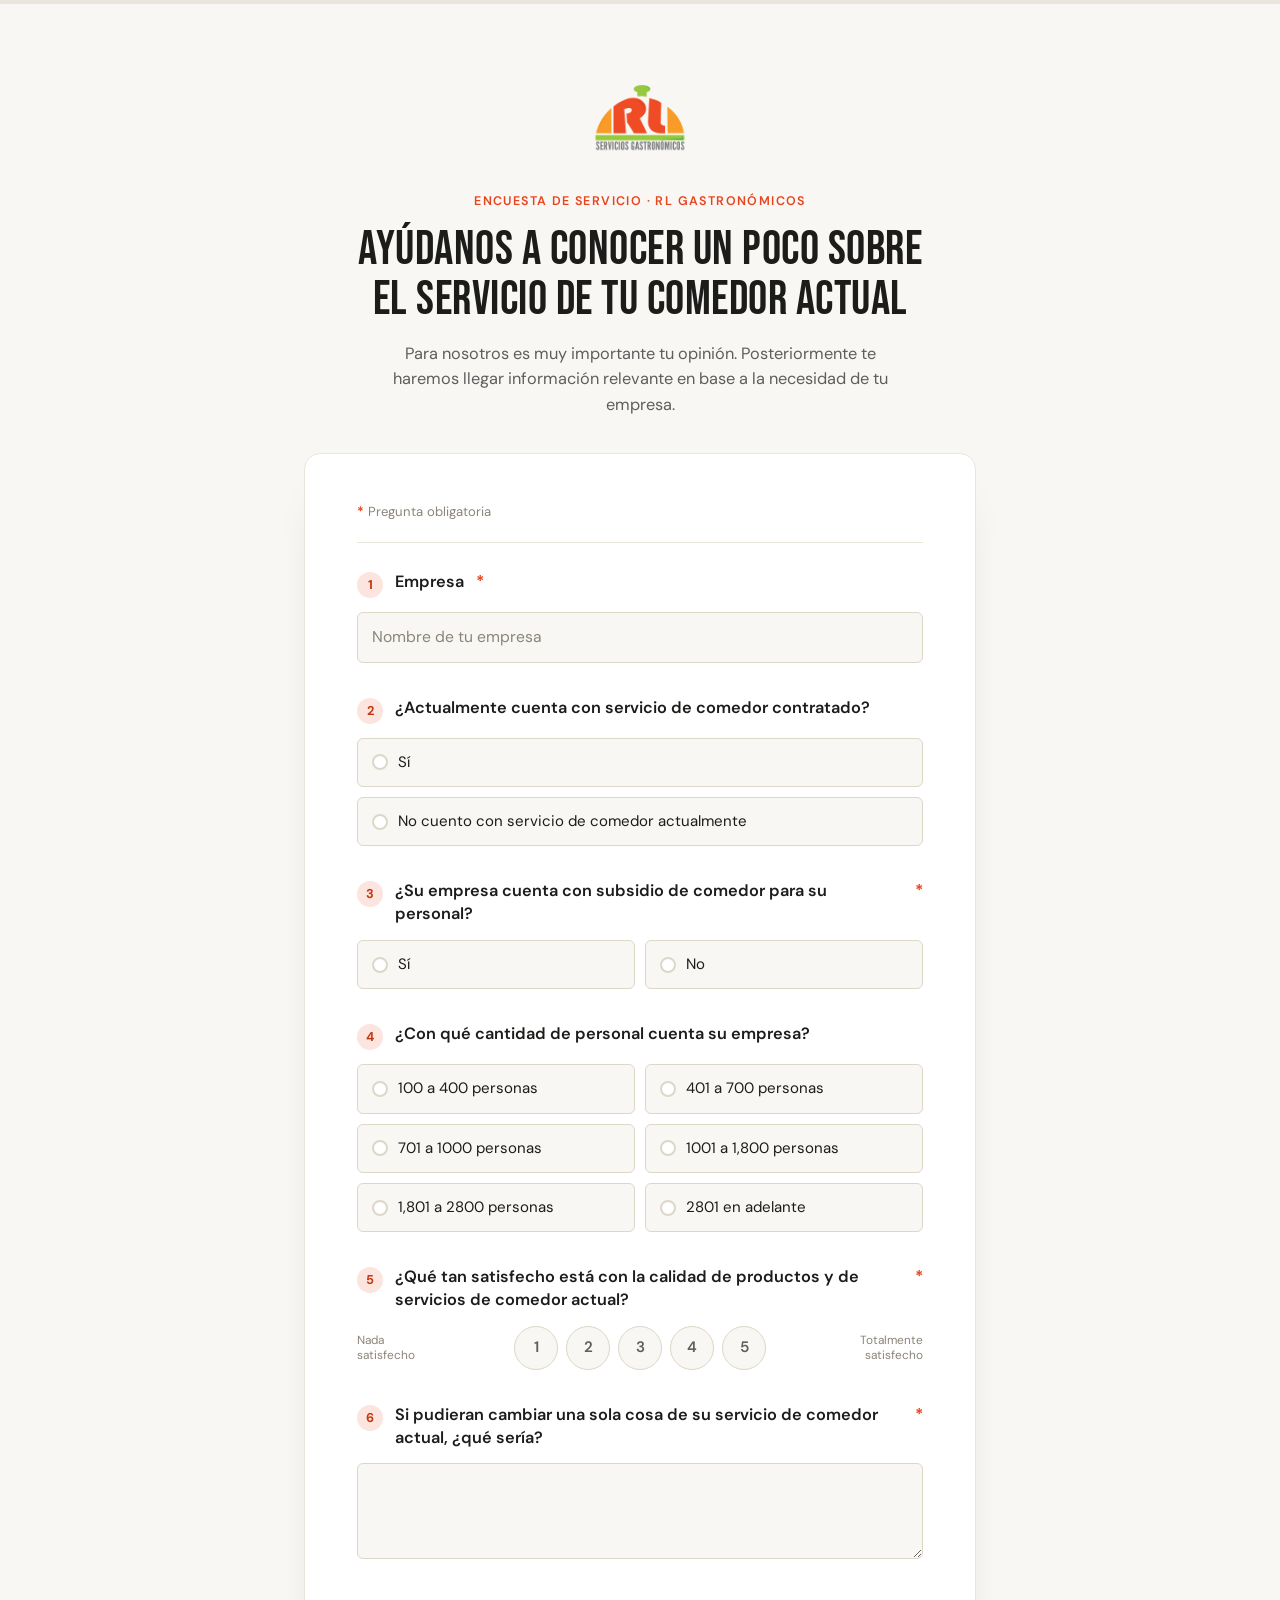
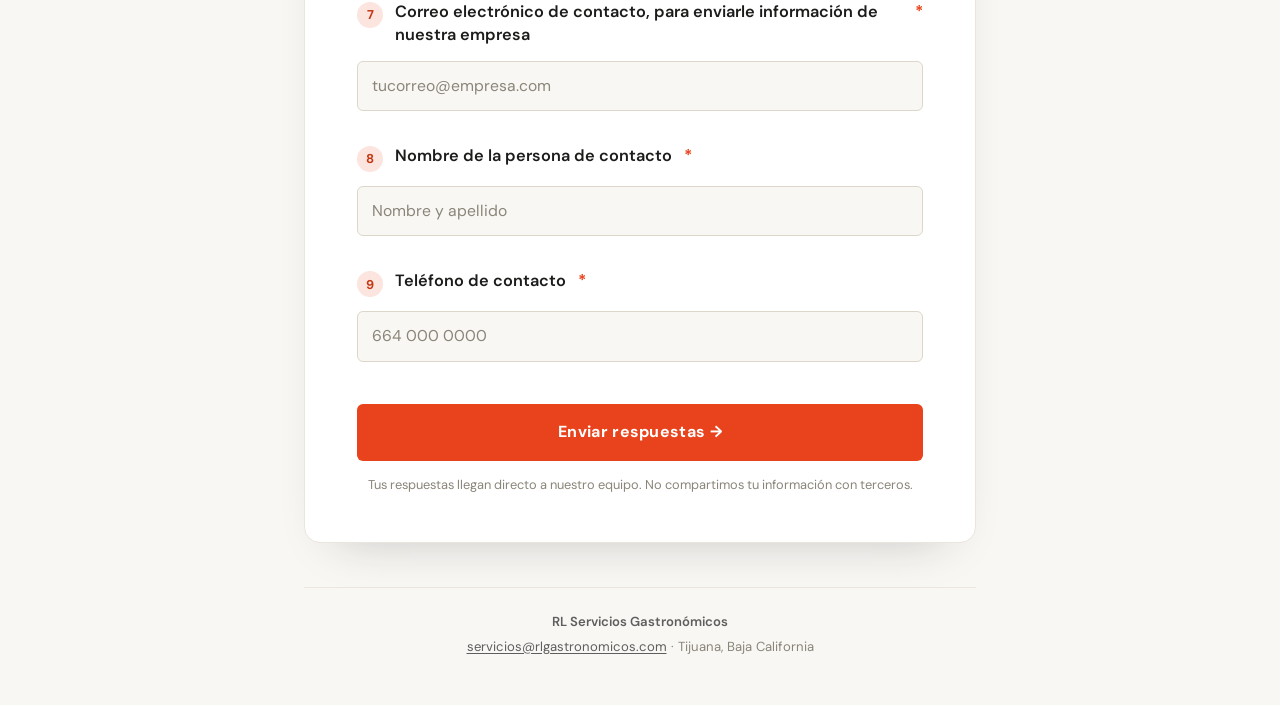
==== commit 4cffb336: "Update encuesta.html" ====
--- a/encuesta.html
+++ b/encuesta.html
@@ -65,7 +65,7 @@
   .page{max-width:var(--maxw); margin:0 auto; padding:56px 20px 40px;}
 
   .intro{text-align:center; margin-bottom:36px;}
-  .logo{width:76px; height:76px; margin:0 auto 18px; object-fit:contain;}
+  .logo{width:110px; height:110px; margin:0 auto 18px; object-fit:contain;}
   .eyebrow{
     margin:0 0 14px; font-size:0.78rem; font-weight:600; letter-spacing:1.4px;
     text-transform:uppercase; color:var(--accent);
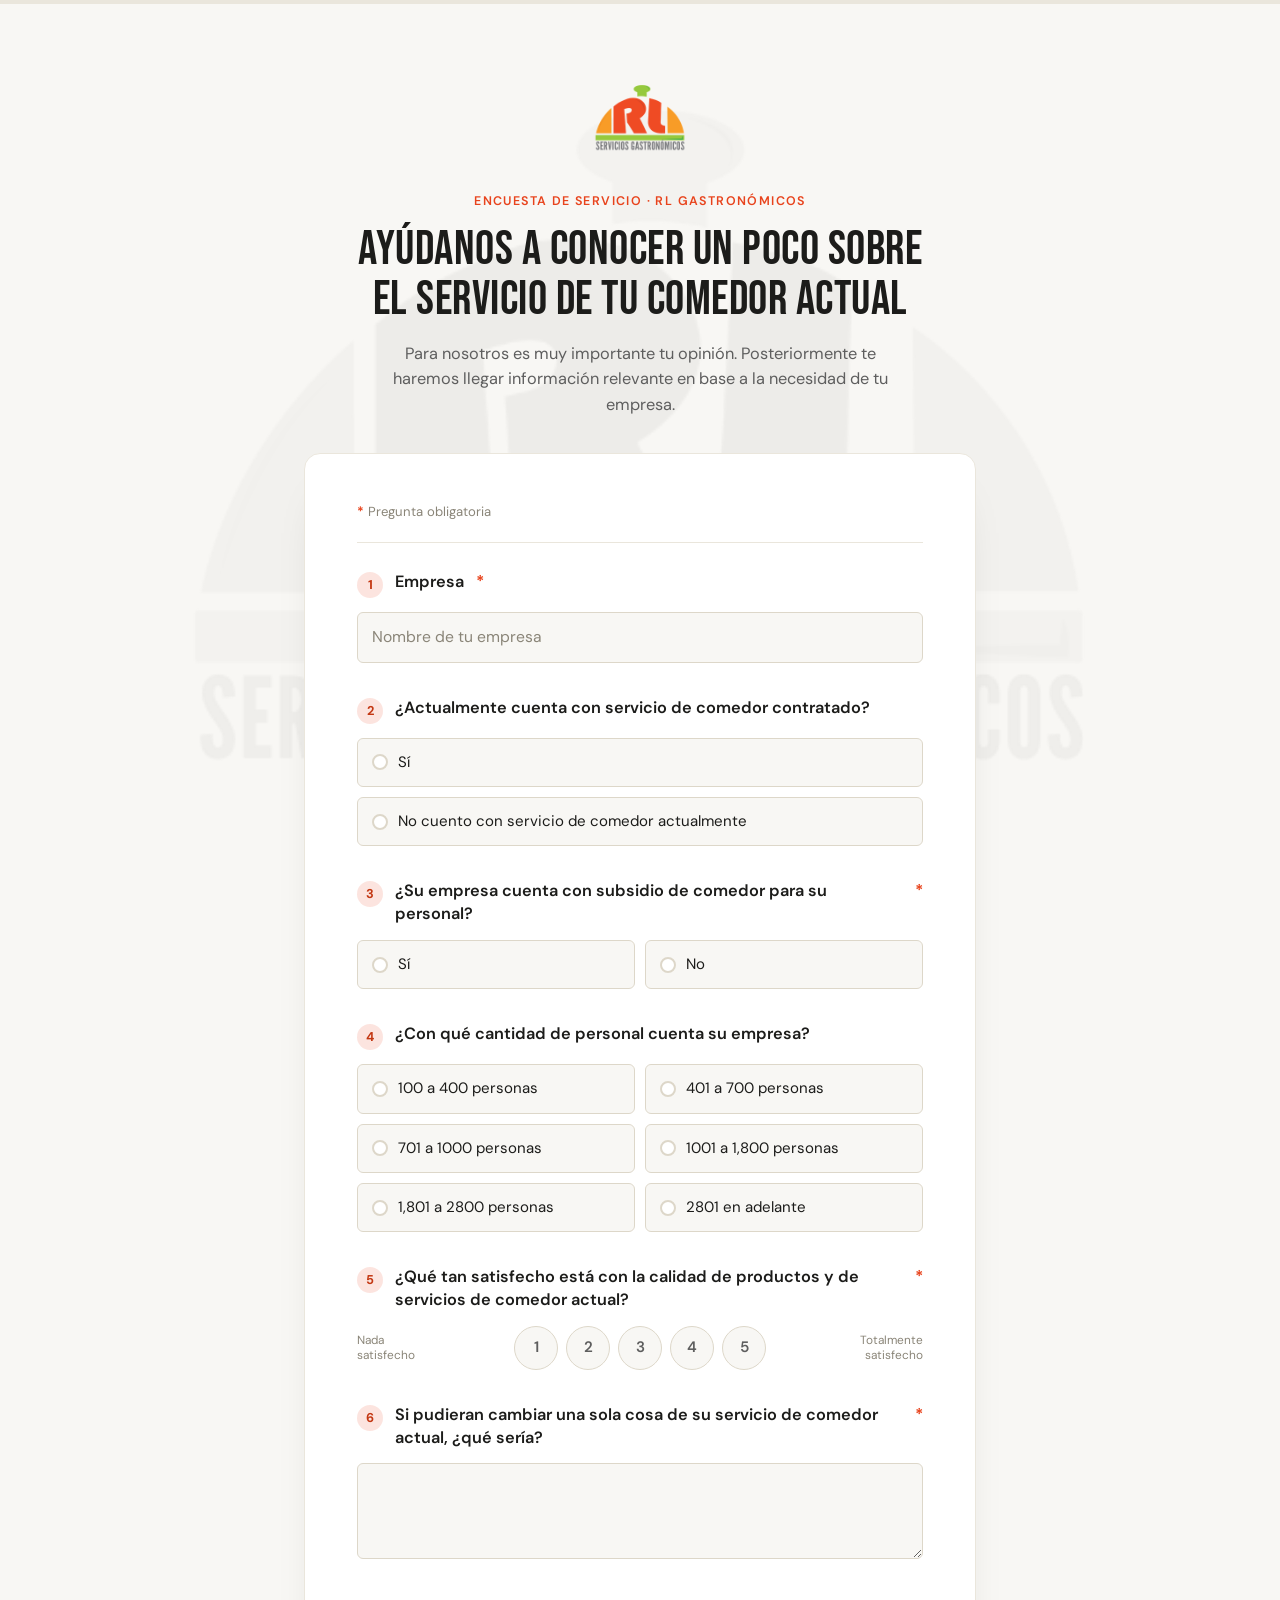
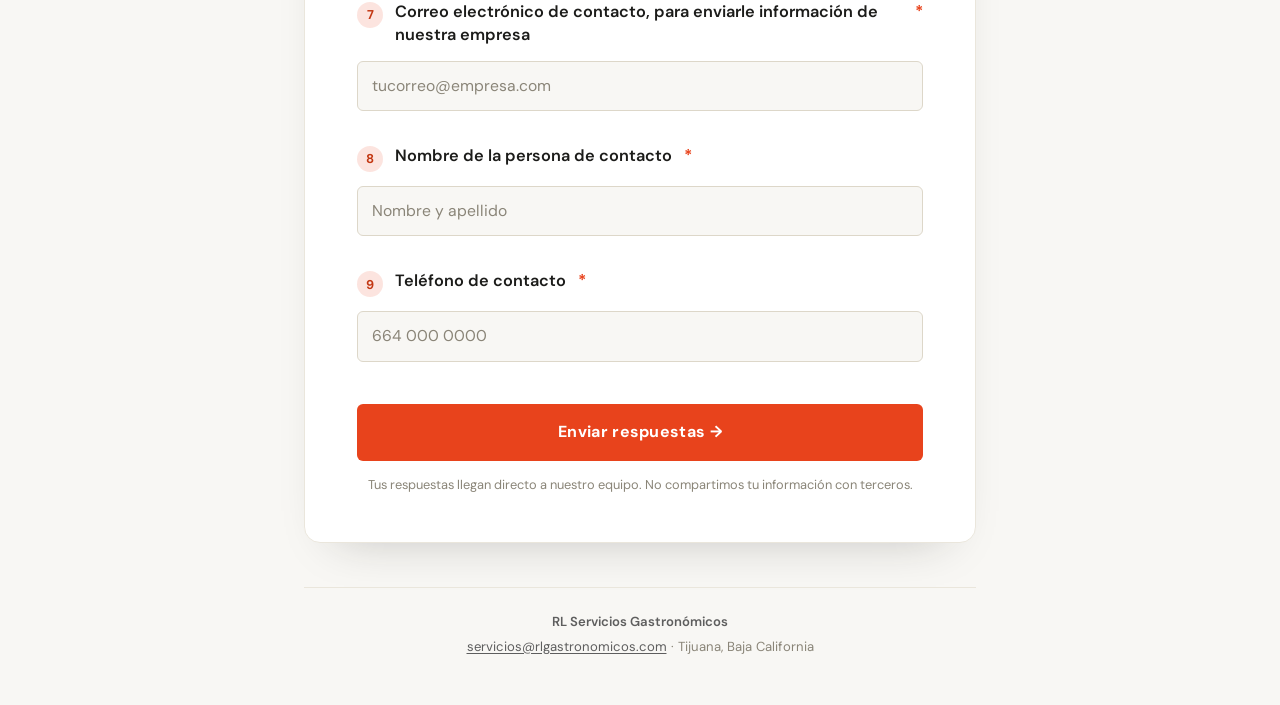
==== commit a6f41750: "Update encuesta.html" ====
--- a/encuesta.html
+++ b/encuesta.html
@@ -46,6 +46,12 @@
     line-height:1.55;
     -webkit-font-smoothing:antialiased;
   }
+  .watermark{
+  position:fixed; top:50%; left:50%; transform:translate(-50%, -50%);
+  width:min(1100px, 140vw); height:auto;
+  filter:grayscale(100%); opacity:0.07;
+  z-index:0; pointer-events:none; user-select:none;
+}
   img{max-width:100%;display:block;}
   h1,h2{font-family:"Bebas Neue", "Segoe UI", Arial, sans-serif; font-weight:400;}
   ::selection{background:var(--accent); color:#fff;}
@@ -66,6 +72,14 @@
 
   .intro{text-align:center; margin-bottom:36px;}
   .logo{width:110px; height:110px; margin:0 auto 18px; object-fit:contain;}
+  body{position:relative;}
+.page{position:relative; z-index:1;}
+.watermark{
+  position:fixed; top:50%; left:50%; transform:translate(-50%, -50%);
+  width:min(1100px, 140vw); height:auto;
+  filter:grayscale(100%); opacity:0.07;
+  z-index:0; pointer-events:none; user-select:none;
+}
   .eyebrow{
     margin:0 0 14px; font-size:0.78rem; font-weight:600; letter-spacing:1.4px;
     text-transform:uppercase; color:var(--accent);
@@ -329,6 +343,16 @@
 </main>
 
 <script>
+  // Logo grande de fondo: clona el logo ya cargado (no repite la imagen en el archivo)
+(function(){
+  const original = document.querySelector('.logo');
+  if (!original) return;
+  const wm = original.cloneNode();
+  wm.className = 'watermark';
+  wm.removeAttribute('width');
+  wm.removeAttribute('height');
+  document.body.insertBefore(wm, document.body.firstChild);
+})();
   // Barra de progreso: avance real de scroll dentro del formulario
   const form = document.getElementById('surveyForm');
   const progressFill = document.getElementById('progressFill');
